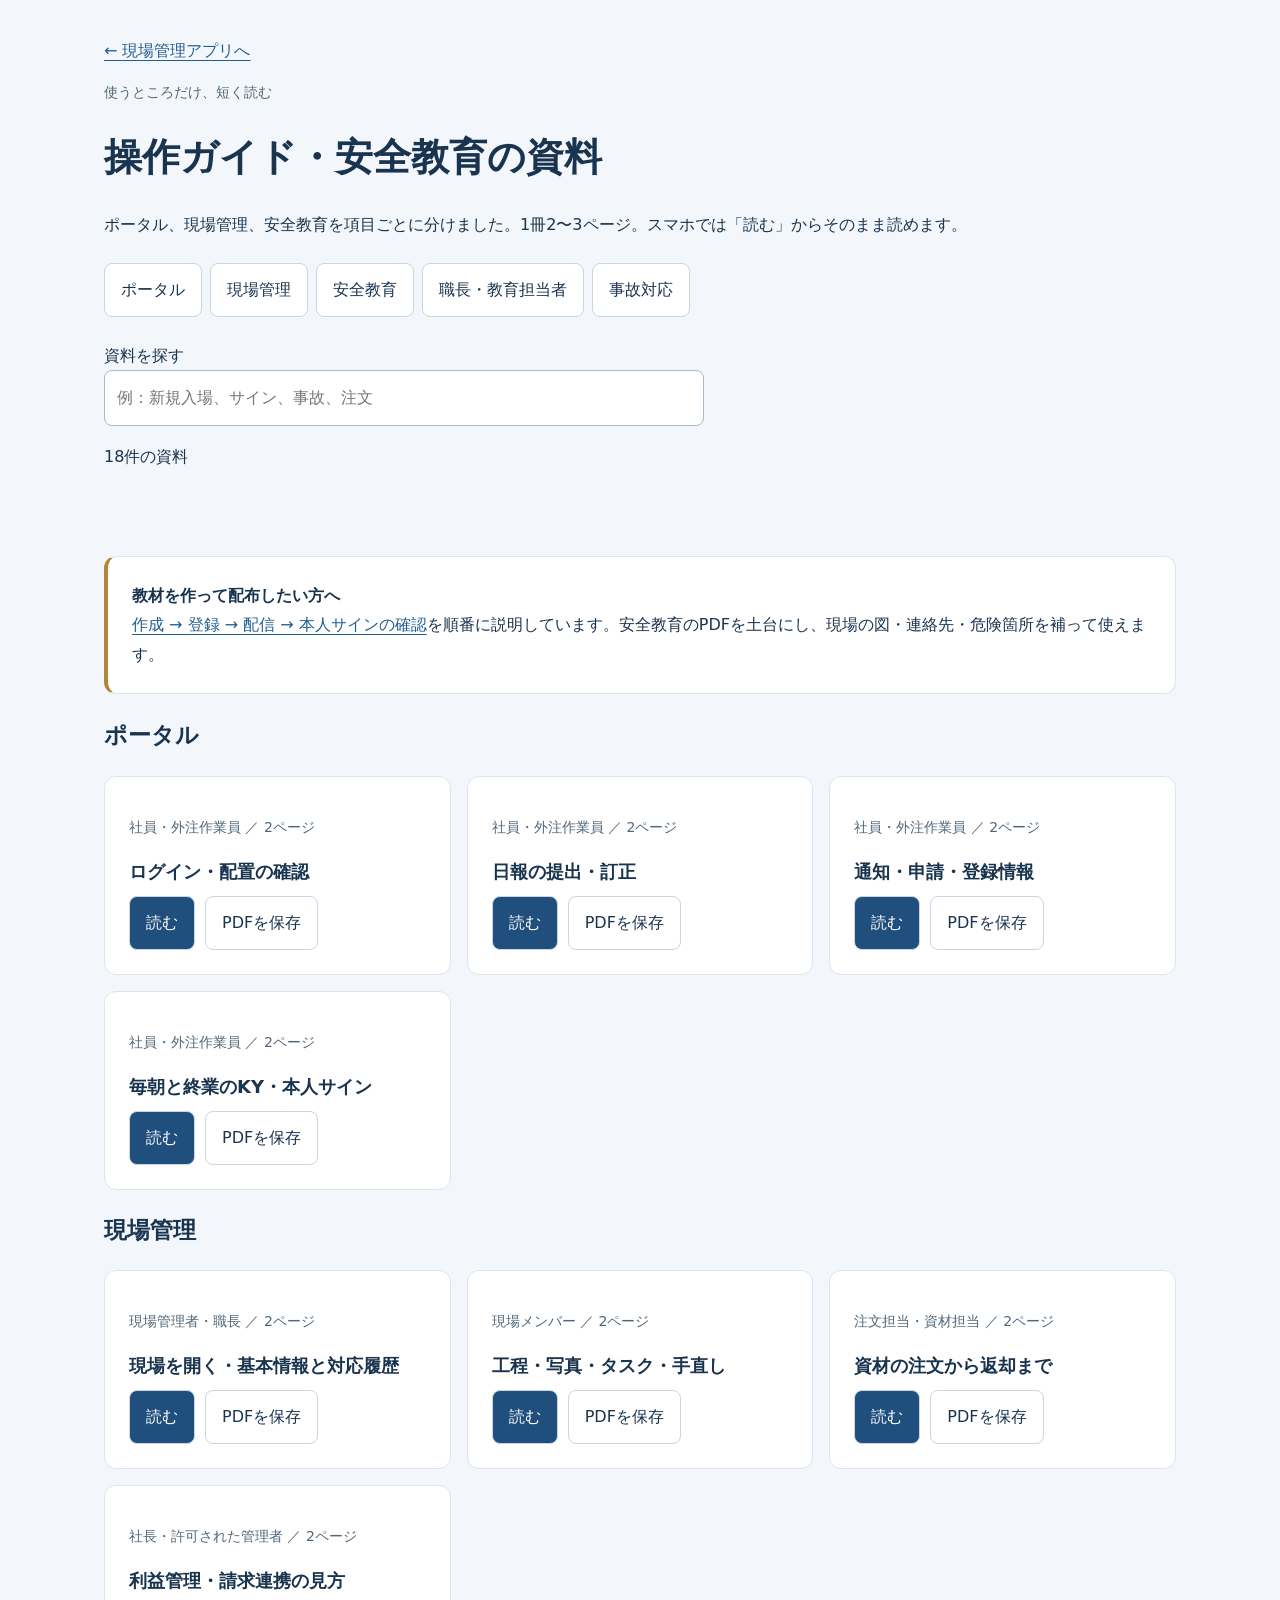
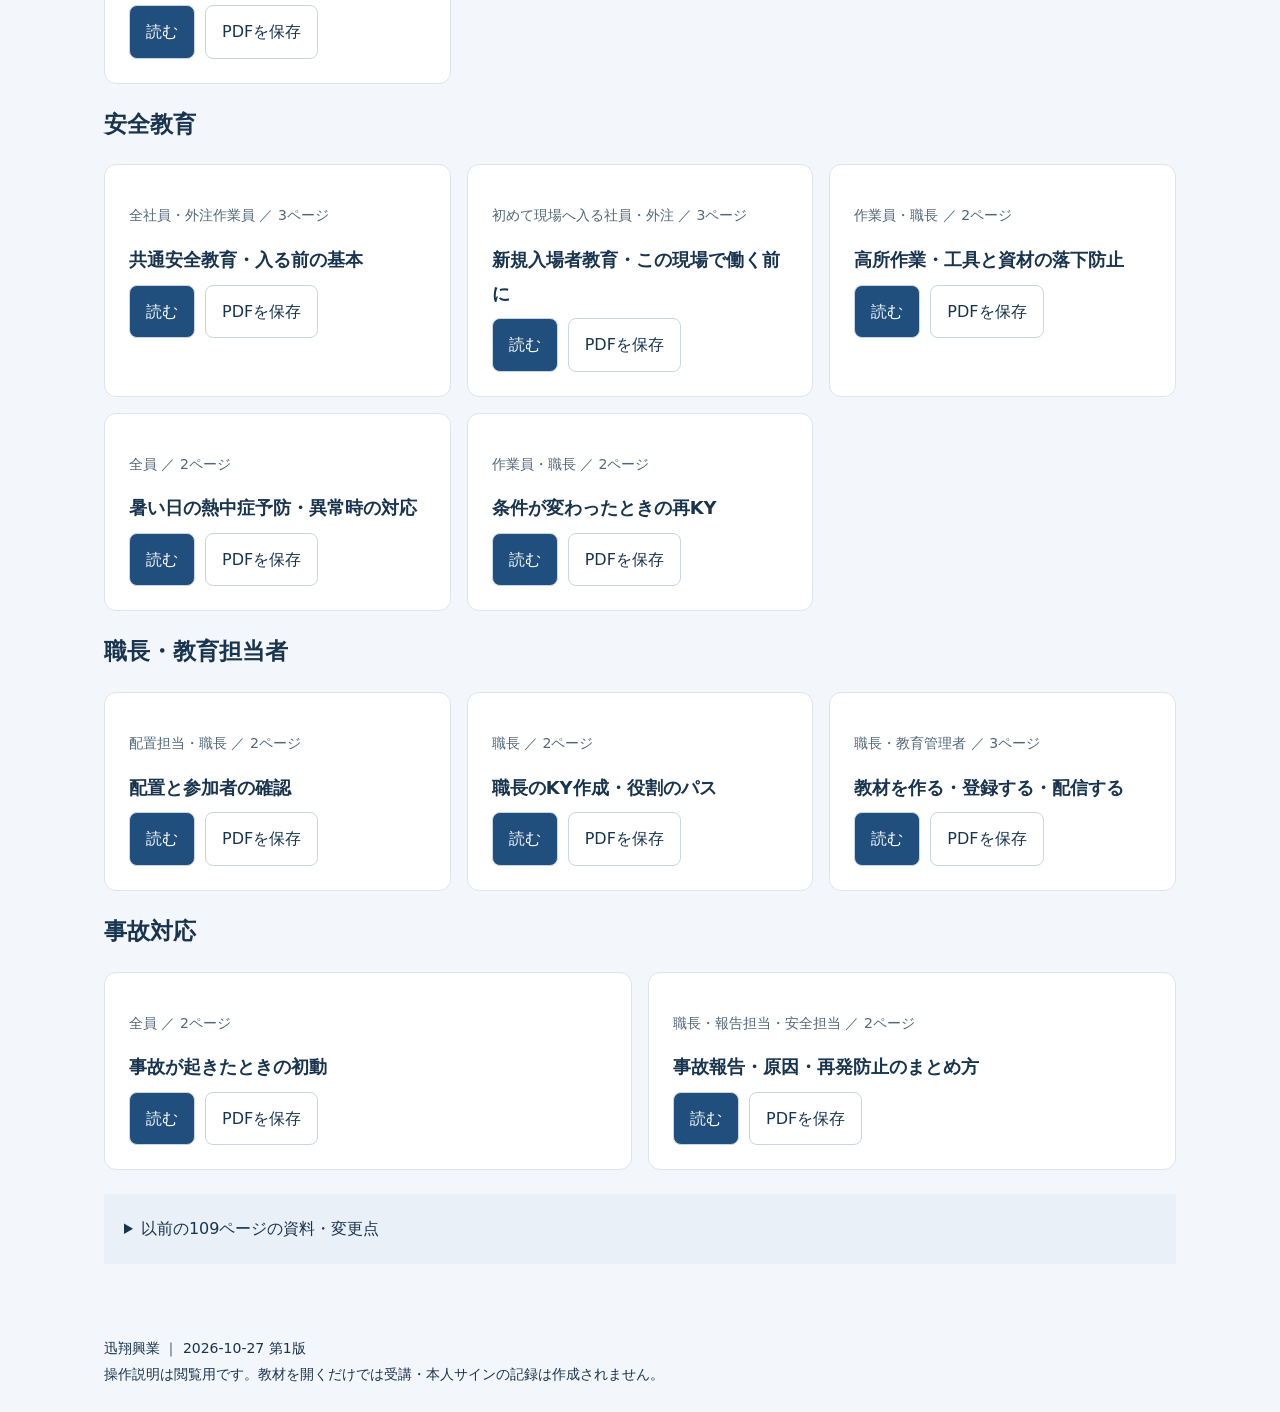
==== guides/index.html @ a0c6a298 "Add short topic guides and link education materials" ====
<!doctype html><html lang="ja"><head><meta charset="utf-8"><meta name="viewport" content="width=device-width,initial-scale=1"><title>項目別の資料一覧｜迅翔興業</title><link rel="stylesheet" href="guides.css?v=20261027"></head><body><header><a href="../">← 現場管理アプリへ</a><p class="meta">使うところだけ、短く読む</p><h1>操作ガイド・安全教育の資料</h1><p>ポータル、現場管理、安全教育を項目ごとに分けました。1冊2〜3ページ。スマホでは「読む」からそのまま読めます。</p><nav aria-label="資料の分類"><a href="#group0">ポータル</a><a href="#group1">現場管理</a><a href="#group2">安全教育</a><a href="#group3">職長・教育担当者</a><a href="#group4">事故対応</a></nav><label for="search">資料を探す</label><br><input id="search" type="search" placeholder="例：新規入場、サイン、事故、注文"><p id="count" role="status">18件の資料</p></header><main><aside class="note"><strong>教材を作って配布したい方へ</strong><br><a href="education-create.html">作成 → 登録 → 配信 → 本人サインの確認</a>を順番に説明しています。安全教育のPDFを土台にし、現場の図・連絡先・危険箇所を補って使えます。</aside><section id="group0"><h2>ポータル</h2><div class="grid"><div class="card" data-title="ログイン・配置の確認 社員・外注作業員 ポータル"><p class="meta">社員・外注作業員 ／ 2ページ</p><h3>ログイン・配置の確認</h3><div class="actions"><a class="button primary" href="portal-start.html">読む</a><a class="button" download href="portal-start.pdf">PDFを保存</a></div></div><div class="card" data-title="日報の提出・訂正 社員・外注作業員 ポータル"><p class="meta">社員・外注作業員 ／ 2ページ</p><h3>日報の提出・訂正</h3><div class="actions"><a class="button primary" href="portal-report.html">読む</a><a class="button" download href="portal-report.pdf">PDFを保存</a></div></div><div class="card" data-title="通知・申請・登録情報 社員・外注作業員 ポータル"><p class="meta">社員・外注作業員 ／ 2ページ</p><h3>通知・申請・登録情報</h3><div class="actions"><a class="button primary" href="portal-requests.html">読む</a><a class="button" download href="portal-requests.pdf">PDFを保存</a></div></div><div class="card" data-title="毎朝と終業のKY・本人サイン 社員・外注作業員 ポータル"><p class="meta">社員・外注作業員 ／ 2ページ</p><h3>毎朝と終業のKY・本人サイン</h3><div class="actions"><a class="button primary" href="ky-personal.html">読む</a><a class="button" download href="ky-personal.pdf">PDFを保存</a></div></div></div></section><section id="group1"><h2>現場管理</h2><div class="grid"><div class="card" data-title="現場を開く・基本情報と対応履歴 現場管理者・職長 現場管理"><p class="meta">現場管理者・職長 ／ 2ページ</p><h3>現場を開く・基本情報と対応履歴</h3><div class="actions"><a class="button primary" href="site-start.html">読む</a><a class="button" download href="site-start.pdf">PDFを保存</a></div></div><div class="card" data-title="工程・写真・タスク・手直し 現場メンバー 現場管理"><p class="meta">現場メンバー ／ 2ページ</p><h3>工程・写真・タスク・手直し</h3><div class="actions"><a class="button primary" href="site-records.html">読む</a><a class="button" download href="site-records.pdf">PDFを保存</a></div></div><div class="card" data-title="資材の注文から返却まで 注文担当・資材担当 現場管理"><p class="meta">注文担当・資材担当 ／ 2ページ</p><h3>資材の注文から返却まで</h3><div class="actions"><a class="button primary" href="materials.html">読む</a><a class="button" download href="materials.pdf">PDFを保存</a></div></div><div class="card" data-title="利益管理・請求連携の見方 社長・許可された管理者 現場管理"><p class="meta">社長・許可された管理者 ／ 2ページ</p><h3>利益管理・請求連携の見方</h3><div class="actions"><a class="button primary" href="profit.html">読む</a><a class="button" download href="profit.pdf">PDFを保存</a></div></div></div></section><section id="group2"><h2>安全教育</h2><div class="grid"><div class="card" data-title="共通安全教育・入る前の基本 全社員・外注作業員 安全教育"><p class="meta">全社員・外注作業員 ／ 3ページ</p><h3>共通安全教育・入る前の基本</h3><div class="actions"><a class="button primary" href="common-safety.html">読む</a><a class="button" download href="common-safety.pdf">PDFを保存</a></div></div><div class="card" data-title="新規入場者教育・この現場で働く前に 初めて現場へ入る社員・外注 安全教育"><p class="meta">初めて現場へ入る社員・外注 ／ 3ページ</p><h3>新規入場者教育・この現場で働く前に</h3><div class="actions"><a class="button primary" href="site-induction.html">読む</a><a class="button" download href="site-induction.pdf">PDFを保存</a></div></div><div class="card" data-title="高所作業・工具と資材の落下防止 作業員・職長 安全教育"><p class="meta">作業員・職長 ／ 2ページ</p><h3>高所作業・工具と資材の落下防止</h3><div class="actions"><a class="button primary" href="fall-prevention.html">読む</a><a class="button" download href="fall-prevention.pdf">PDFを保存</a></div></div><div class="card" data-title="暑い日の熱中症予防・異常時の対応 全員 安全教育"><p class="meta">全員 ／ 2ページ</p><h3>暑い日の熱中症予防・異常時の対応</h3><div class="actions"><a class="button primary" href="heat-prevention.html">読む</a><a class="button" download href="heat-prevention.pdf">PDFを保存</a></div></div><div class="card" data-title="条件が変わったときの再KY 作業員・職長 安全教育"><p class="meta">作業員・職長 ／ 2ページ</p><h3>条件が変わったときの再KY</h3><div class="actions"><a class="button primary" href="reky.html">読む</a><a class="button" download href="reky.pdf">PDFを保存</a></div></div></div></section><section id="group3"><h2>職長・教育担当者</h2><div class="grid"><div class="card" data-title="配置と参加者の確認 配置担当・職長 職長・教育担当者"><p class="meta">配置担当・職長 ／ 2ページ</p><h3>配置と参加者の確認</h3><div class="actions"><a class="button primary" href="placement.html">読む</a><a class="button" download href="placement.pdf">PDFを保存</a></div></div><div class="card" data-title="職長のKY作成・役割のパス 職長 職長・教育担当者"><p class="meta">職長 ／ 2ページ</p><h3>職長のKY作成・役割のパス</h3><div class="actions"><a class="button primary" href="ky-foreman.html">読む</a><a class="button" download href="ky-foreman.pdf">PDFを保存</a></div></div><div class="card" data-title="教材を作る・登録する・配信する 職長・教育管理者 職長・教育担当者"><p class="meta">職長・教育管理者 ／ 3ページ</p><h3>教材を作る・登録する・配信する</h3><div class="actions"><a class="button primary" href="education-create.html">読む</a><a class="button" download href="education-create.pdf">PDFを保存</a></div></div></div></section><section id="group4"><h2>事故対応</h2><div class="grid"><div class="card" data-title="事故が起きたときの初動 全員 事故対応"><p class="meta">全員 ／ 2ページ</p><h3>事故が起きたときの初動</h3><div class="actions"><a class="button primary" href="accident-first.html">読む</a><a class="button" download href="accident-first.pdf">PDFを保存</a></div></div><div class="card" data-title="事故報告・原因・再発防止のまとめ方 職長・報告担当・安全担当 事故対応"><p class="meta">職長・報告担当・安全担当 ／ 2ページ</p><h3>事故報告・原因・再発防止のまとめ方</h3><div class="actions"><a class="button primary" href="accident-report.html">読む</a><a class="button" download href="accident-report.pdf">PDFを保存</a></div></div></div></section><p id="empty" hidden>一致する資料がありません。検索する言葉を短くしてください。</p><details><summary>以前の109ページの資料・変更点</summary><p>元資料は残しています。2026年9月時点の操作説明・未実装の設計案・仮の運用値を含みます。現在の操作は上の項目別ガイドを使ってください。</p><a href="../safety-guide.pdf">旧統合ガイドを開く（109ページ・参考）</a><p>古い「共有保存なし」「本人認証なし」等の説明は採用していません。合格点・再教育の期限・通知の時間などの仮案を、決定済みの会社規則として扱っていません。</p></details></main><script src="catalog.js?v=20261027"></script><footer>迅翔興業 ｜ 2026-10-27 第1版<br>操作説明は閲覧用です。教材を開くだけでは受講・本人サインの記録は作成されません。</footer></body></html>
---- guides/guides.css ----
*{box-sizing:border-box}body{margin:0;background:#f3f6fa;color:#19344f;font:16px/1.85 system-ui,"Meiryo",sans-serif}header,main,footer{max-width:1120px;margin:auto;padding:24px}header{padding-top:36px}h1{font-size:clamp(25px,4vw,38px);line-height:1.4}h2{font-size:23px}h3{font-size:18px}a{color:#215d91;text-underline-offset:4px}nav{display:flex;gap:8px;flex-wrap:wrap;margin:24px 0}.button,nav a,button{display:inline-block;background:white;border:1px solid #c8d5e2;border-radius:8px;padding:11px 16px;color:#19344f;text-decoration:none;font:inherit;cursor:pointer}.primary{background:#204f7e;color:white}.grid{display:grid;grid-template-columns:repeat(auto-fit,minmax(min(100%,300px),1fr));gap:16px}.card,article,.note{background:white;padding:24px;border:1px solid #dce5ef;border-radius:12px}.card h3{margin:8px 0}.meta{font-size:14px;color:#516779}.note{border-left:4px solid #b18638;margin:20px 0}input{font:inherit;padding:12px;width:100%;max-width:600px;border:1px solid #a6b9cb;border-radius:8px}article{max-width:800px;margin:0 auto 24px}article p{white-space:pre-line;overflow-wrap:anywhere}.actions{display:flex;flex-wrap:wrap;gap:10px}small{color:#516779}footer{font-size:14px}details{padding:20px;background:#eaf0f7;margin:24px 0}summary{cursor:pointer}table{border-collapse:collapse;width:100%}td{border:1px solid #adbbca;padding:16px;min-height:50px}td:last-child{width:60%}.hidden,[hidden]{display:none!important}@media(max-width:600px){header,main,footer{padding:18px}.card,article{padding:18px}}@media print{body{background:white;color:black}header nav,.actions,button,footer{display:none}header,main{padding:0}article{border:0;break-after:page}a{color:black}h1{font-size:24px}}
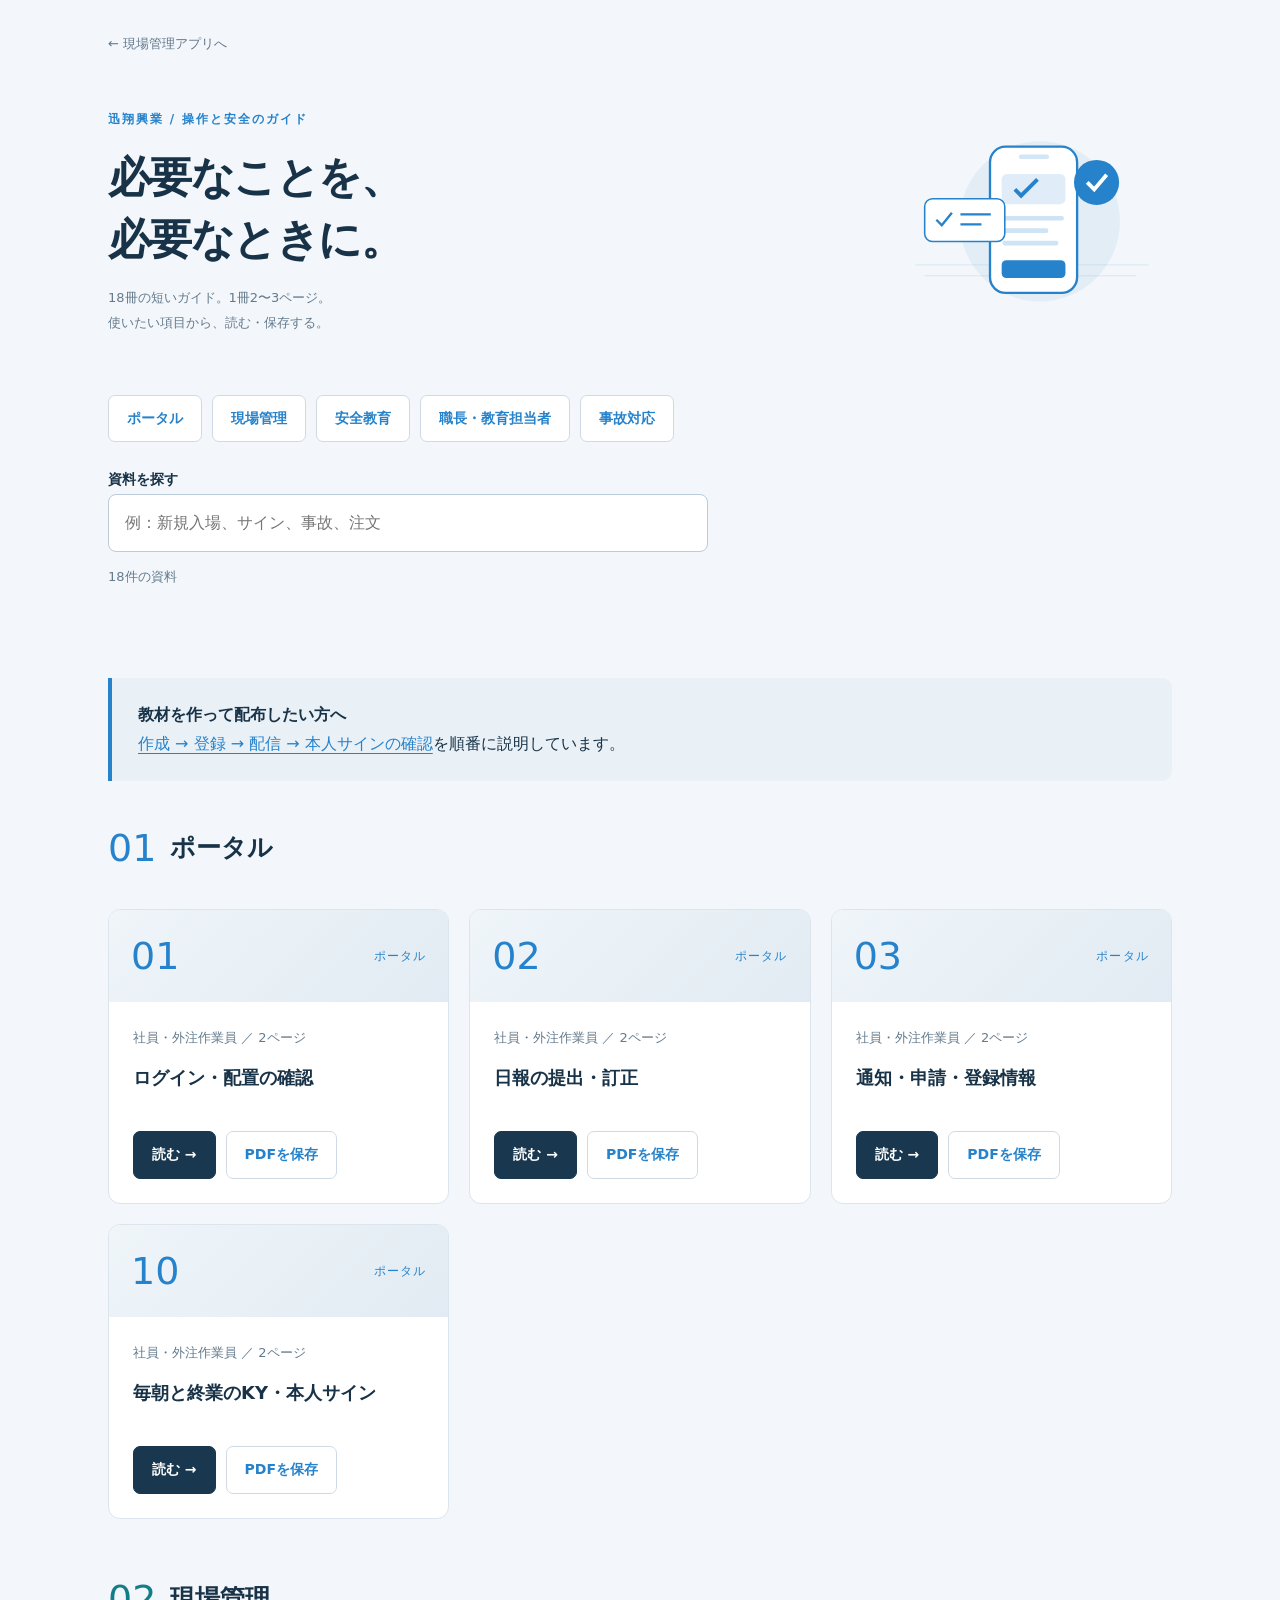
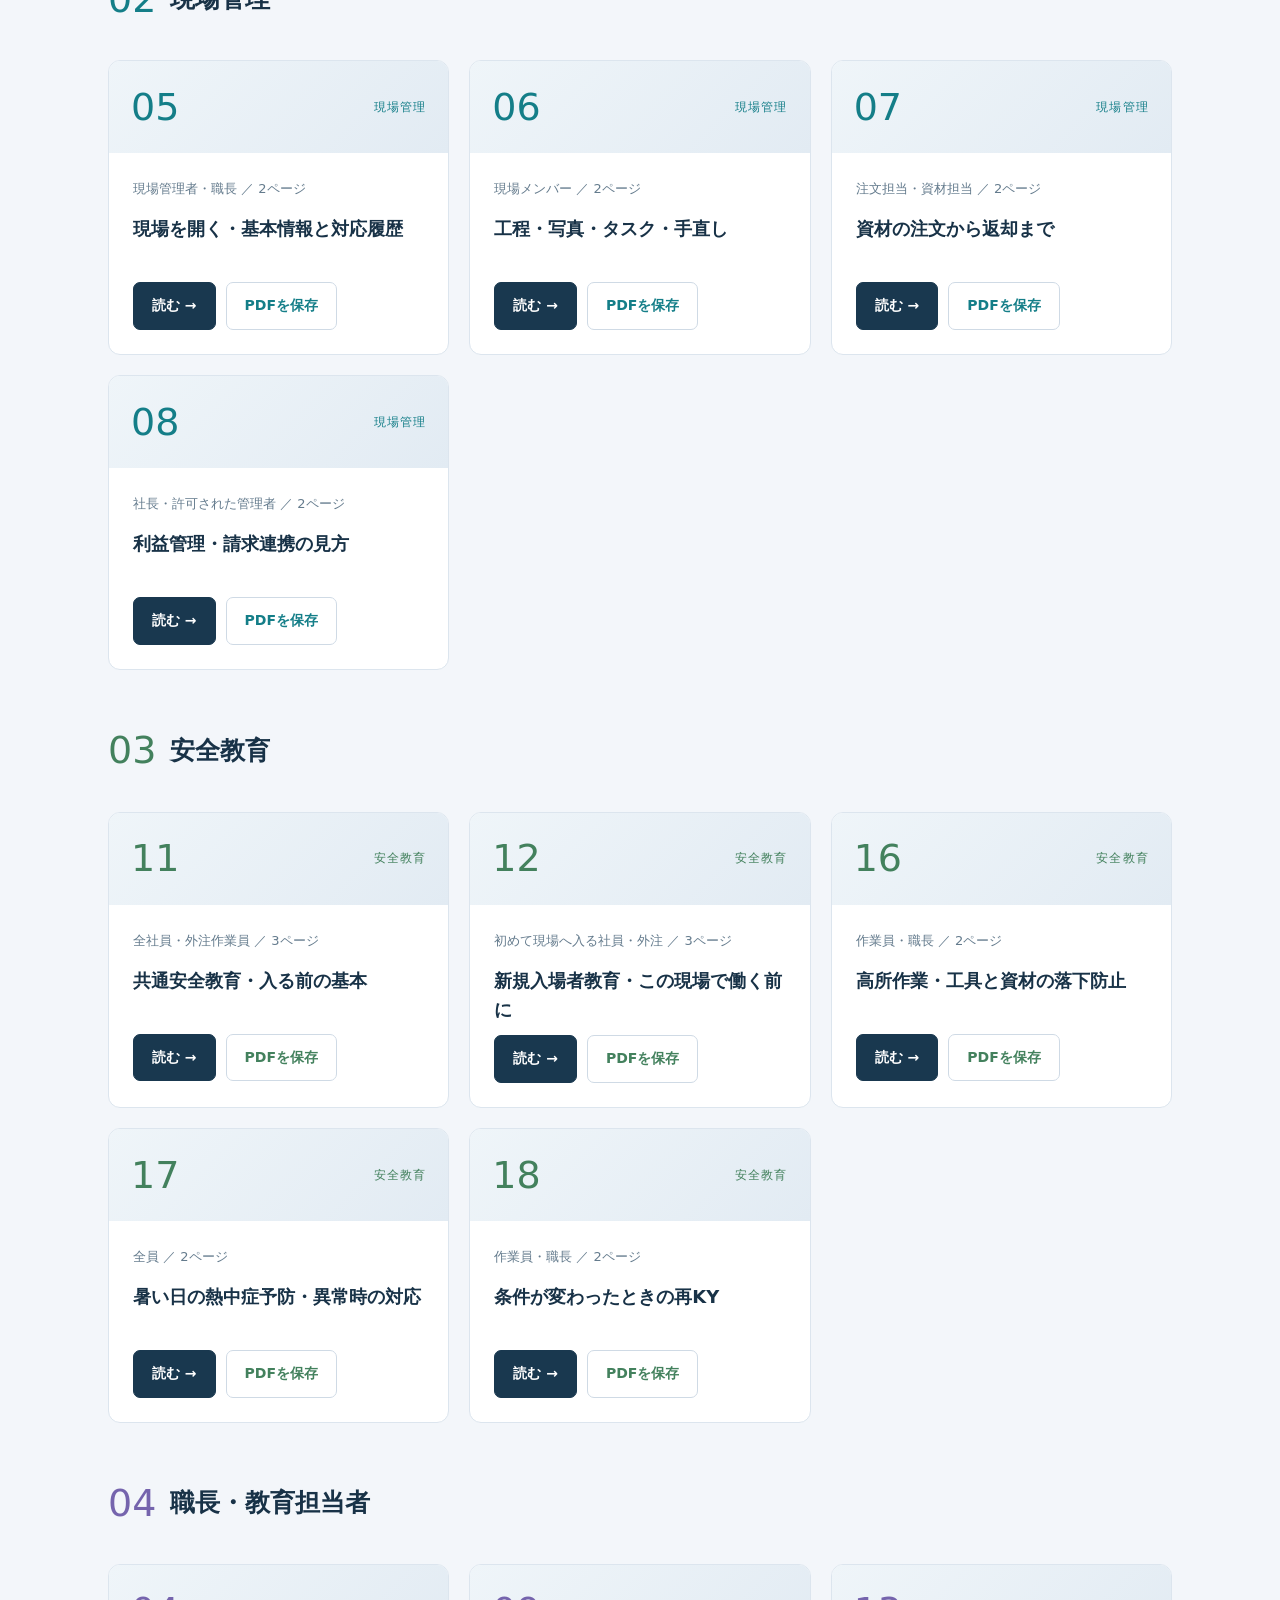
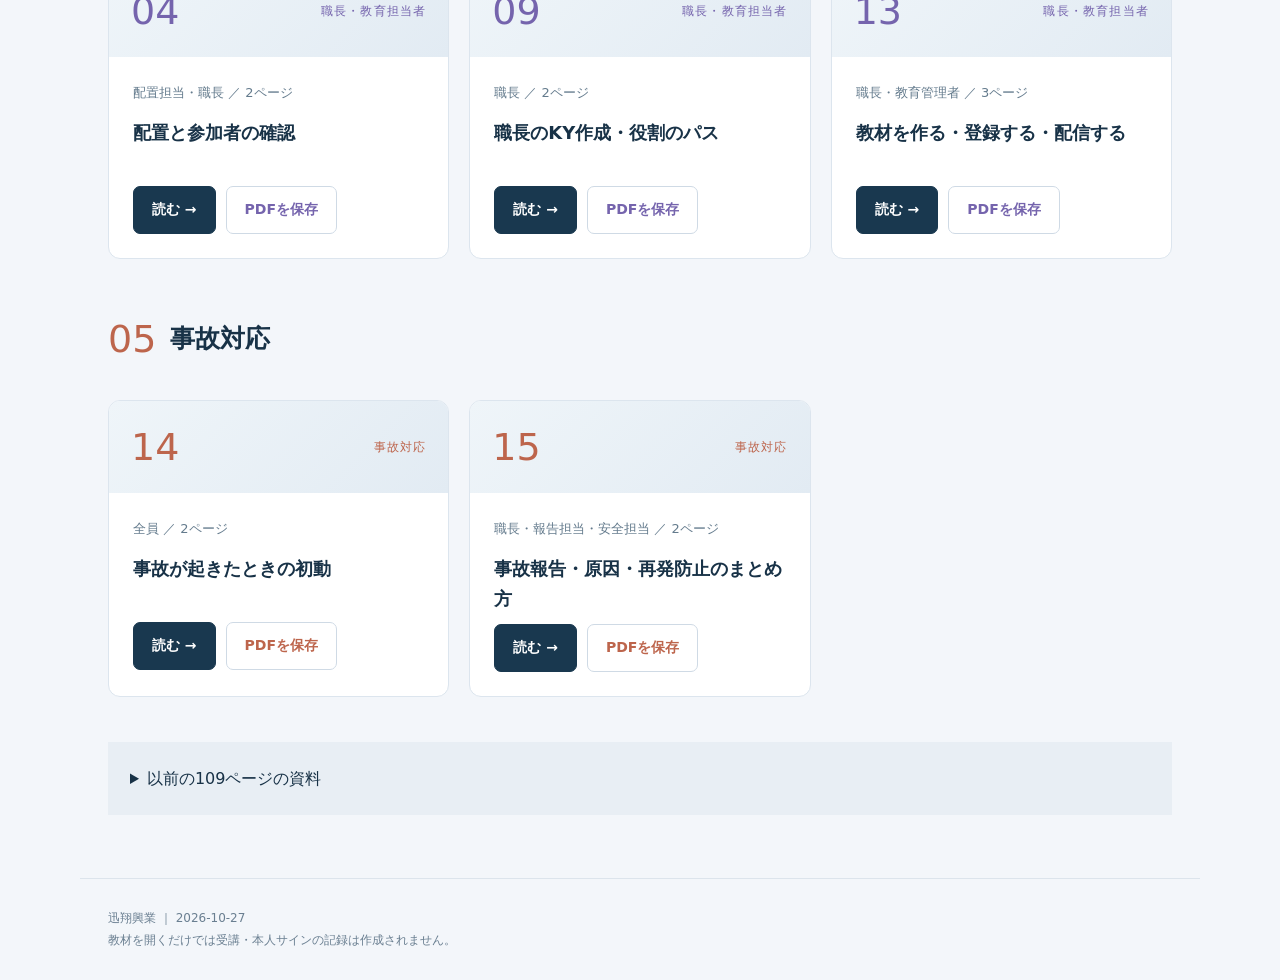
==== commit bb89164e: "Polish topic guides with visual hierarchy and illustrated reading pages" ====
--- a/guides/index.html
+++ b/guides/index.html
@@ -1 +1 @@
-<!doctype html><html lang="ja"><head><meta charset="utf-8"><meta name="viewport" content="width=device-width,initial-scale=1"><title>項目別の資料一覧｜迅翔興業</title><link rel="stylesheet" href="guides.css?v=20261027"></head><body><header><a href="../">← 現場管理アプリへ</a><p class="meta">使うところだけ、短く読む</p><h1>操作ガイド・安全教育の資料</h1><p>ポータル、現場管理、安全教育を項目ごとに分けました。1冊2〜3ページ。スマホでは「読む」からそのまま読めます。</p><nav aria-label="資料の分類"><a href="#group0">ポータル</a><a href="#group1">現場管理</a><a href="#group2">安全教育</a><a href="#group3">職長・教育担当者</a><a href="#group4">事故対応</a></nav><label for="search">資料を探す</label><br><input id="search" type="search" placeholder="例：新規入場、サイン、事故、注文"><p id="count" role="status">18件の資料</p></header><main><aside class="note"><strong>教材を作って配布したい方へ</strong><br><a href="education-create.html">作成 → 登録 → 配信 → 本人サインの確認</a>を順番に説明しています。安全教育のPDFを土台にし、現場の図・連絡先・危険箇所を補って使えます。</aside><section id="group0"><h2>ポータル</h2><div class="grid"><div class="card" data-title="ログイン・配置の確認 社員・外注作業員 ポータル"><p class="meta">社員・外注作業員 ／ 2ページ</p><h3>ログイン・配置の確認</h3><div class="actions"><a class="button primary" href="portal-start.html">読む</a><a class="button" download href="portal-start.pdf">PDFを保存</a></div></div><div class="card" data-title="日報の提出・訂正 社員・外注作業員 ポータル"><p class="meta">社員・外注作業員 ／ 2ページ</p><h3>日報の提出・訂正</h3><div class="actions"><a class="button primary" href="portal-report.html">読む</a><a class="button" download href="portal-report.pdf">PDFを保存</a></div></div><div class="card" data-title="通知・申請・登録情報 社員・外注作業員 ポータル"><p class="meta">社員・外注作業員 ／ 2ページ</p><h3>通知・申請・登録情報</h3><div class="actions"><a class="button primary" href="portal-requests.html">読む</a><a class="button" download href="portal-requests.pdf">PDFを保存</a></div></div><div class="card" data-title="毎朝と終業のKY・本人サイン 社員・外注作業員 ポータル"><p class="meta">社員・外注作業員 ／ 2ページ</p><h3>毎朝と終業のKY・本人サイン</h3><div class="actions"><a class="button primary" href="ky-personal.html">読む</a><a class="button" download href="ky-personal.pdf">PDFを保存</a></div></div></div></section><section id="group1"><h2>現場管理</h2><div class="grid"><div class="card" data-title="現場を開く・基本情報と対応履歴 現場管理者・職長 現場管理"><p class="meta">現場管理者・職長 ／ 2ページ</p><h3>現場を開く・基本情報と対応履歴</h3><div class="actions"><a class="button primary" href="site-start.html">読む</a><a class="button" download href="site-start.pdf">PDFを保存</a></div></div><div class="card" data-title="工程・写真・タスク・手直し 現場メンバー 現場管理"><p class="meta">現場メンバー ／ 2ページ</p><h3>工程・写真・タスク・手直し</h3><div class="actions"><a class="button primary" href="site-records.html">読む</a><a class="button" download href="site-records.pdf">PDFを保存</a></div></div><div class="card" data-title="資材の注文から返却まで 注文担当・資材担当 現場管理"><p class="meta">注文担当・資材担当 ／ 2ページ</p><h3>資材の注文から返却まで</h3><div class="actions"><a class="button primary" href="materials.html">読む</a><a class="button" download href="materials.pdf">PDFを保存</a></div></div><div class="card" data-title="利益管理・請求連携の見方 社長・許可された管理者 現場管理"><p class="meta">社長・許可された管理者 ／ 2ページ</p><h3>利益管理・請求連携の見方</h3><div class="actions"><a class="button primary" href="profit.html">読む</a><a class="button" download href="profit.pdf">PDFを保存</a></div></div></div></section><section id="group2"><h2>安全教育</h2><div class="grid"><div class="card" data-title="共通安全教育・入る前の基本 全社員・外注作業員 安全教育"><p class="meta">全社員・外注作業員 ／ 3ページ</p><h3>共通安全教育・入る前の基本</h3><div class="actions"><a class="button primary" href="common-safety.html">読む</a><a class="button" download href="common-safety.pdf">PDFを保存</a></div></div><div class="card" data-title="新規入場者教育・この現場で働く前に 初めて現場へ入る社員・外注 安全教育"><p class="meta">初めて現場へ入る社員・外注 ／ 3ページ</p><h3>新規入場者教育・この現場で働く前に</h3><div class="actions"><a class="button primary" href="site-induction.html">読む</a><a class="button" download href="site-induction.pdf">PDFを保存</a></div></div><div class="card" data-title="高所作業・工具と資材の落下防止 作業員・職長 安全教育"><p class="meta">作業員・職長 ／ 2ページ</p><h3>高所作業・工具と資材の落下防止</h3><div class="actions"><a class="button primary" href="fall-prevention.html">読む</a><a class="button" download href="fall-prevention.pdf">PDFを保存</a></div></div><div class="card" data-title="暑い日の熱中症予防・異常時の対応 全員 安全教育"><p class="meta">全員 ／ 2ページ</p><h3>暑い日の熱中症予防・異常時の対応</h3><div class="actions"><a class="button primary" href="heat-prevention.html">読む</a><a class="button" download href="heat-prevention.pdf">PDFを保存</a></div></div><div class="card" data-title="条件が変わったときの再KY 作業員・職長 安全教育"><p class="meta">作業員・職長 ／ 2ページ</p><h3>条件が変わったときの再KY</h3><div class="actions"><a class="button primary" href="reky.html">読む</a><a class="button" download href="reky.pdf">PDFを保存</a></div></div></div></section><section id="group3"><h2>職長・教育担当者</h2><div class="grid"><div class="card" data-title="配置と参加者の確認 配置担当・職長 職長・教育担当者"><p class="meta">配置担当・職長 ／ 2ページ</p><h3>配置と参加者の確認</h3><div class="actions"><a class="button primary" href="placement.html">読む</a><a class="button" download href="placement.pdf">PDFを保存</a></div></div><div class="card" data-title="職長のKY作成・役割のパス 職長 職長・教育担当者"><p class="meta">職長 ／ 2ページ</p><h3>職長のKY作成・役割のパス</h3><div class="actions"><a class="button primary" href="ky-foreman.html">読む</a><a class="button" download href="ky-foreman.pdf">PDFを保存</a></div></div><div class="card" data-title="教材を作る・登録する・配信する 職長・教育管理者 職長・教育担当者"><p class="meta">職長・教育管理者 ／ 3ページ</p><h3>教材を作る・登録する・配信する</h3><div class="actions"><a class="button primary" href="education-create.html">読む</a><a class="button" download href="education-create.pdf">PDFを保存</a></div></div></div></section><section id="group4"><h2>事故対応</h2><div class="grid"><div class="card" data-title="事故が起きたときの初動 全員 事故対応"><p class="meta">全員 ／ 2ページ</p><h3>事故が起きたときの初動</h3><div class="actions"><a class="button primary" href="accident-first.html">読む</a><a class="button" download href="accident-first.pdf">PDFを保存</a></div></div><div class="card" data-title="事故報告・原因・再発防止のまとめ方 職長・報告担当・安全担当 事故対応"><p class="meta">職長・報告担当・安全担当 ／ 2ページ</p><h3>事故報告・原因・再発防止のまとめ方</h3><div class="actions"><a class="button primary" href="accident-report.html">読む</a><a class="button" download href="accident-report.pdf">PDFを保存</a></div></div></div></section><p id="empty" hidden>一致する資料がありません。検索する言葉を短くしてください。</p><details><summary>以前の109ページの資料・変更点</summary><p>元資料は残しています。2026年9月時点の操作説明・未実装の設計案・仮の運用値を含みます。現在の操作は上の項目別ガイドを使ってください。</p><a href="../safety-guide.pdf">旧統合ガイドを開く（109ページ・参考）</a><p>古い「共有保存なし」「本人認証なし」等の説明は採用していません。合格点・再教育の期限・通知の時間などの仮案を、決定済みの会社規則として扱っていません。</p></details></main><script src="catalog.js?v=20261027"></script><footer>迅翔興業 ｜ 2026-10-27 第1版<br>操作説明は閲覧用です。教材を開くだけでは受講・本人サインの記録は作成されません。</footer></body></html>+<!doctype html><html lang="ja"><head><meta charset="utf-8"><meta name="viewport" content="width=device-width,initial-scale=1"><title>項目別の資料一覧｜迅翔興業</title><link rel="stylesheet" href="guides.css?v=20261027-design2"></head><body style="--accent:#2582cb"><header><a class="back" href="../">← 現場管理アプリへ</a><div class="hero"><div><p class="eyebrow">迅翔興業 / 操作と安全のガイド</p><h1>必要なことを、<br>必要なときに。</h1><p class="meta">18冊の短いガイド。1冊2〜3ページ。<br>使いたい項目から、読む・保存する。</p></div><svg viewBox="0 0 360 240" aria-hidden="true"><circle cx="190" cy="120" r="103" fill="currentColor" opacity=".08"/><path d="M30 176h300M42 190h272" stroke="currentColor" opacity=".15"/><rect x="126" y="24" width="112" height="188" rx="20" fill="#fff" stroke="currentColor" stroke-width="3"/><rect x="163" y="34" width="39" height="6" rx="3" fill="currentColor" opacity=".2"/><rect x="141" y="59" width="82" height="39" rx="7" fill="currentColor" opacity=".14"/><path d="m158 79 8 8 21-21" fill="none" stroke="currentColor" stroke-width="5"/><g fill="currentColor" opacity=".22"><rect x="142" y="113" width="79" height="6" rx="3"/><rect x="142" y="129" width="59" height="6" rx="3"/><rect x="142" y="145" width="72" height="6" rx="3"/></g><rect x="141" y="170" width="82" height="23" rx="6" fill="currentColor"/><rect x="42" y="91" width="103" height="55" rx="10" fill="#fff" stroke="currentColor" stroke-width="2"/><path d="m57 118 7 7 13-16M88 111h39M88 124h27" fill="none" stroke="currentColor" stroke-width="3"/><circle cx="263" cy="70" r="29" fill="currentColor"/><path d="m251 70 9 9 16-19" fill="none" stroke="#fff" stroke-width="5"/></svg></div><nav aria-label="資料の分類"><a href="#group0">ポータル</a><a href="#group1">現場管理</a><a href="#group2">安全教育</a><a href="#group3">職長・教育担当者</a><a href="#group4">事故対応</a></nav><label for="search">資料を探す</label><br><input id="search" type="search" placeholder="例：新規入場、サイン、事故、注文"><p id="count" class="meta" role="status">18件の資料</p></header><main><aside class="note"><strong>教材を作って配布したい方へ</strong><br><a href="education-create.html">作成 → 登録 → 配信 → 本人サインの確認</a>を順番に説明しています。</aside><section id="group0" style="--accent:#2582cb"><div class="section-label"><b>01</b><h2>ポータル</h2></div><div class="grid"><div class="card" data-title="ログイン・配置の確認 社員・外注作業員 ポータル"><div class="cover"><b>01</b><span>ポータル</span></div><div class="card-body"><p class="meta">社員・外注作業員 ／ 2ページ</p><h3>ログイン・配置の確認</h3><div class="actions"><a class="button primary" href="portal-start.html">読む →</a><a class="button" download href="portal-start.pdf">PDFを保存</a></div></div></div><div class="card" data-title="日報の提出・訂正 社員・外注作業員 ポータル"><div class="cover"><b>02</b><span>ポータル</span></div><div class="card-body"><p class="meta">社員・外注作業員 ／ 2ページ</p><h3>日報の提出・訂正</h3><div class="actions"><a class="button primary" href="portal-report.html">読む →</a><a class="button" download href="portal-report.pdf">PDFを保存</a></div></div></div><div class="card" data-title="通知・申請・登録情報 社員・外注作業員 ポータル"><div class="cover"><b>03</b><span>ポータル</span></div><div class="card-body"><p class="meta">社員・外注作業員 ／ 2ページ</p><h3>通知・申請・登録情報</h3><div class="actions"><a class="button primary" href="portal-requests.html">読む →</a><a class="button" download href="portal-requests.pdf">PDFを保存</a></div></div></div><div class="card" data-title="毎朝と終業のKY・本人サイン 社員・外注作業員 ポータル"><div class="cover"><b>10</b><span>ポータル</span></div><div class="card-body"><p class="meta">社員・外注作業員 ／ 2ページ</p><h3>毎朝と終業のKY・本人サイン</h3><div class="actions"><a class="button primary" href="ky-personal.html">読む →</a><a class="button" download href="ky-personal.pdf">PDFを保存</a></div></div></div></div></section><section id="group1" style="--accent:#147e88"><div class="section-label"><b>02</b><h2>現場管理</h2></div><div class="grid"><div class="card" data-title="現場を開く・基本情報と対応履歴 現場管理者・職長 現場管理"><div class="cover"><b>05</b><span>現場管理</span></div><div class="card-body"><p class="meta">現場管理者・職長 ／ 2ページ</p><h3>現場を開く・基本情報と対応履歴</h3><div class="actions"><a class="button primary" href="site-start.html">読む →</a><a class="button" download href="site-start.pdf">PDFを保存</a></div></div></div><div class="card" data-title="工程・写真・タスク・手直し 現場メンバー 現場管理"><div class="cover"><b>06</b><span>現場管理</span></div><div class="card-body"><p class="meta">現場メンバー ／ 2ページ</p><h3>工程・写真・タスク・手直し</h3><div class="actions"><a class="button primary" href="site-records.html">読む →</a><a class="button" download href="site-records.pdf">PDFを保存</a></div></div></div><div class="card" data-title="資材の注文から返却まで 注文担当・資材担当 現場管理"><div class="cover"><b>07</b><span>現場管理</span></div><div class="card-body"><p class="meta">注文担当・資材担当 ／ 2ページ</p><h3>資材の注文から返却まで</h3><div class="actions"><a class="button primary" href="materials.html">読む →</a><a class="button" download href="materials.pdf">PDFを保存</a></div></div></div><div class="card" data-title="利益管理・請求連携の見方 社長・許可された管理者 現場管理"><div class="cover"><b>08</b><span>現場管理</span></div><div class="card-body"><p class="meta">社長・許可された管理者 ／ 2ページ</p><h3>利益管理・請求連携の見方</h3><div class="actions"><a class="button primary" href="profit.html">読む →</a><a class="button" download href="profit.pdf">PDFを保存</a></div></div></div></div></section><section id="group2" style="--accent:#43815d"><div class="section-label"><b>03</b><h2>安全教育</h2></div><div class="grid"><div class="card" data-title="共通安全教育・入る前の基本 全社員・外注作業員 安全教育"><div class="cover"><b>11</b><span>安全教育</span></div><div class="card-body"><p class="meta">全社員・外注作業員 ／ 3ページ</p><h3>共通安全教育・入る前の基本</h3><div class="actions"><a class="button primary" href="common-safety.html">読む →</a><a class="button" download href="common-safety.pdf">PDFを保存</a></div></div></div><div class="card" data-title="新規入場者教育・この現場で働く前に 初めて現場へ入る社員・外注 安全教育"><div class="cover"><b>12</b><span>安全教育</span></div><div class="card-body"><p class="meta">初めて現場へ入る社員・外注 ／ 3ページ</p><h3>新規入場者教育・この現場で働く前に</h3><div class="actions"><a class="button primary" href="site-induction.html">読む →</a><a class="button" download href="site-induction.pdf">PDFを保存</a></div></div></div><div class="card" data-title="高所作業・工具と資材の落下防止 作業員・職長 安全教育"><div class="cover"><b>16</b><span>安全教育</span></div><div class="card-body"><p class="meta">作業員・職長 ／ 2ページ</p><h3>高所作業・工具と資材の落下防止</h3><div class="actions"><a class="button primary" href="fall-prevention.html">読む →</a><a class="button" download href="fall-prevention.pdf">PDFを保存</a></div></div></div><div class="card" data-title="暑い日の熱中症予防・異常時の対応 全員 安全教育"><div class="cover"><b>17</b><span>安全教育</span></div><div class="card-body"><p class="meta">全員 ／ 2ページ</p><h3>暑い日の熱中症予防・異常時の対応</h3><div class="actions"><a class="button primary" href="heat-prevention.html">読む →</a><a class="button" download href="heat-prevention.pdf">PDFを保存</a></div></div></div><div class="card" data-title="条件が変わったときの再KY 作業員・職長 安全教育"><div class="cover"><b>18</b><span>安全教育</span></div><div class="card-body"><p class="meta">作業員・職長 ／ 2ページ</p><h3>条件が変わったときの再KY</h3><div class="actions"><a class="button primary" href="reky.html">読む →</a><a class="button" download href="reky.pdf">PDFを保存</a></div></div></div></div></section><section id="group3" style="--accent:#7564ad"><div class="section-label"><b>04</b><h2>職長・教育担当者</h2></div><div class="grid"><div class="card" data-title="配置と参加者の確認 配置担当・職長 職長・教育担当者"><div class="cover"><b>04</b><span>職長・教育担当者</span></div><div class="card-body"><p class="meta">配置担当・職長 ／ 2ページ</p><h3>配置と参加者の確認</h3><div class="actions"><a class="button primary" href="placement.html">読む →</a><a class="button" download href="placement.pdf">PDFを保存</a></div></div></div><div class="card" data-title="職長のKY作成・役割のパス 職長 職長・教育担当者"><div class="cover"><b>09</b><span>職長・教育担当者</span></div><div class="card-body"><p class="meta">職長 ／ 2ページ</p><h3>職長のKY作成・役割のパス</h3><div class="actions"><a class="button primary" href="ky-foreman.html">読む →</a><a class="button" download href="ky-foreman.pdf">PDFを保存</a></div></div></div><div class="card" data-title="教材を作る・登録する・配信する 職長・教育管理者 職長・教育担当者"><div class="cover"><b>13</b><span>職長・教育担当者</span></div><div class="card-body"><p class="meta">職長・教育管理者 ／ 3ページ</p><h3>教材を作る・登録する・配信する</h3><div class="actions"><a class="button primary" href="education-create.html">読む →</a><a class="button" download href="education-create.pdf">PDFを保存</a></div></div></div></div></section><section id="group4" style="--accent:#bd654c"><div class="section-label"><b>05</b><h2>事故対応</h2></div><div class="grid"><div class="card" data-title="事故が起きたときの初動 全員 事故対応"><div class="cover"><b>14</b><span>事故対応</span></div><div class="card-body"><p class="meta">全員 ／ 2ページ</p><h3>事故が起きたときの初動</h3><div class="actions"><a class="button primary" href="accident-first.html">読む →</a><a class="button" download href="accident-first.pdf">PDFを保存</a></div></div></div><div class="card" data-title="事故報告・原因・再発防止のまとめ方 職長・報告担当・安全担当 事故対応"><div class="cover"><b>15</b><span>事故対応</span></div><div class="card-body"><p class="meta">職長・報告担当・安全担当 ／ 2ページ</p><h3>事故報告・原因・再発防止のまとめ方</h3><div class="actions"><a class="button primary" href="accident-report.html">読む →</a><a class="button" download href="accident-report.pdf">PDFを保存</a></div></div></div></div></section><p id="empty" hidden>一致する資料がありません。検索する言葉を短くしてください。</p><details><summary>以前の109ページの資料</summary><p>2026年9月時点の操作説明・未実装の設計案・仮の運用値を含みます。現在の操作は上の項目別ガイドを使ってください。</p><a href="../safety-guide.pdf">旧統合ガイドを開く（参考）</a></details></main><script src="catalog.js?v=20261027"></script><footer>迅翔興業 ｜ 2026-10-27<br>教材を開くだけでは受講・本人サインの記録は作成されません。</footer></body></html>
--- a/guides/guides.css
+++ b/guides/guides.css
@@ -1 +1 @@
-*{box-sizing:border-box}body{margin:0;background:#f3f6fa;color:#19344f;font:16px/1.85 system-ui,"Meiryo",sans-serif}header,main,footer{max-width:1120px;margin:auto;padding:24px}header{padding-top:36px}h1{font-size:clamp(25px,4vw,38px);line-height:1.4}h2{font-size:23px}h3{font-size:18px}a{color:#215d91;text-underline-offset:4px}nav{display:flex;gap:8px;flex-wrap:wrap;margin:24px 0}.button,nav a,button{display:inline-block;background:white;border:1px solid #c8d5e2;border-radius:8px;padding:11px 16px;color:#19344f;text-decoration:none;font:inherit;cursor:pointer}.primary{background:#204f7e;color:white}.grid{display:grid;grid-template-columns:repeat(auto-fit,minmax(min(100%,300px),1fr));gap:16px}.card,article,.note{background:white;padding:24px;border:1px solid #dce5ef;border-radius:12px}.card h3{margin:8px 0}.meta{font-size:14px;color:#516779}.note{border-left:4px solid #b18638;margin:20px 0}input{font:inherit;padding:12px;width:100%;max-width:600px;border:1px solid #a6b9cb;border-radius:8px}article{max-width:800px;margin:0 auto 24px}article p{white-space:pre-line;overflow-wrap:anywhere}.actions{display:flex;flex-wrap:wrap;gap:10px}small{color:#516779}footer{font-size:14px}details{padding:20px;background:#eaf0f7;margin:24px 0}summary{cursor:pointer}table{border-collapse:collapse;width:100%}td{border:1px solid #adbbca;padding:16px;min-height:50px}td:last-child{width:60%}.hidden,[hidden]{display:none!important}@media(max-width:600px){header,main,footer{padding:18px}.card,article{padding:18px}}@media print{body{background:white;color:black}header nav,.actions,button,footer{display:none}header,main{padding:0}article{border:0;break-after:page}a{color:black}h1{font-size:24px}}+*{box-sizing:border-box}html{scroll-behavior:smooth}body{margin:0;background:#f3f6fa;color:#183247;font:16px/1.85 system-ui,"Meiryo",sans-serif;--accent:#2582cb}a{color:var(--accent);text-underline-offset:4px}header,main,footer{max-width:1120px;margin:auto;padding:28px}.back{font-size:13px;text-decoration:none;color:#60778b}.hero{display:grid;grid-template-columns:1fr 280px;gap:32px;align-items:center;padding:38px 0 25px}.hero svg{width:100%;color:var(--accent)}.eyebrow{font-size:12px;font-weight:750;letter-spacing:.16em;color:var(--accent)}h1{font-size:clamp(28px,4vw,43px);line-height:1.45;letter-spacing:-.035em;margin:16px 0}h2{font-size:25px;line-height:1.5}h3{font-size:18px;line-height:1.65;margin:0 0 10px}.meta{font-size:13px;color:#647b8d}.actions,nav{display:flex;gap:10px;flex-wrap:wrap}.button,nav a{display:inline-flex;align-items:center;padding:10px 18px;border:1px solid #cfdae5;border-radius:7px;text-decoration:none;background:white;font-size:14px;font-weight:650}.primary{background:#19384f;color:white;border-color:#19384f}nav{margin:22px 0}.route{display:grid;grid-template-columns:repeat(4,1fr);background:#16344b;color:white;border-radius:12px;padding:22px 12px;margin:12px 0 40px;gap:12px}.route span{padding:0 12px;border-right:1px solid #426078;font-size:13px;line-height:1.6}.route span:last-child{border:0}.route b{display:block;font-size:12px;color:#8dc9e3;margin-bottom:6px}.section-label{display:flex;align-items:center;gap:14px;margin:0 0 26px}.section-label b{font-size:38px;color:var(--accent);font-weight:400}.section-label h2{margin:0}.steps{display:grid;grid-template-columns:1fr 1fr;gap:18px}.step{display:flex;gap:20px;background:white;border:1px solid #e0e7ee;border-radius:12px;padding:26px;box-shadow:0 6px 22px #203b4f04}.num{color:var(--accent);font-size:25px;line-height:1.4;font-weight:750}.step p{font-size:15px;color:#536b7f;line-height:1.95;margin:0;white-space:pre-line;overflow-wrap:anywhere}article{margin-bottom:48px}.note{border-left:4px solid var(--accent);padding:22px 26px;background:#e9f0f6;border-radius:0 10px 10px 0;margin:20px 0 32px}.grid{display:grid;grid-template-columns:repeat(3,1fr);gap:20px}.card{border:1px solid #dce5ee;background:white;border-radius:12px;overflow:hidden}.cover{padding:22px;background:linear-gradient(135deg,#eff5f9,#e2ebf3);display:flex;align-items:center;justify-content:space-between;color:var(--accent);height:92px}.cover b{font-size:38px;font-weight:400}.cover span{font-size:12px;letter-spacing:.1em}.card-body{padding:24px}.card h3{min-height:58px}.card .meta{margin-top:0}input{font:inherit;padding:13px 16px;width:100%;max-width:600px;border:1px solid #bacbda;border-radius:8px;background:white}label{font-size:14px;font-weight:700}footer{border-top:1px solid #dce4ec;font-size:12px;color:#6a7f91}details{padding:22px;background:#e8eef4;margin:35px 0}summary{cursor:pointer}main>section{margin-bottom:45px}[hidden]{display:none!important}@media(max-width:760px){.grid{grid-template-columns:1fr 1fr}.hero{grid-template-columns:1fr 170px;gap:10px}.steps{grid-template-columns:1fr}}@media(max-width:520px){header,main,footer{padding:20px}.hero{grid-template-columns:1fr;padding-top:22px}.hero svg{width:180px;justify-self:center;margin-top:-10px}.hero h1{font-size:29px}.route{grid-template-columns:1fr 1fr;gap:20px}.route span:nth-child(2){border:0}.grid{grid-template-columns:1fr}.step{padding:22px 18px;gap:14px}h2{font-size:22px}}@media print{body{background:white}header svg,nav,.actions,footer,.back{display:none}.hero{display:block}article{break-after:page}.steps{display:block}.step{break-inside:avoid;box-shadow:none;margin:12px 0}.route{background:#eee;color:black}}
